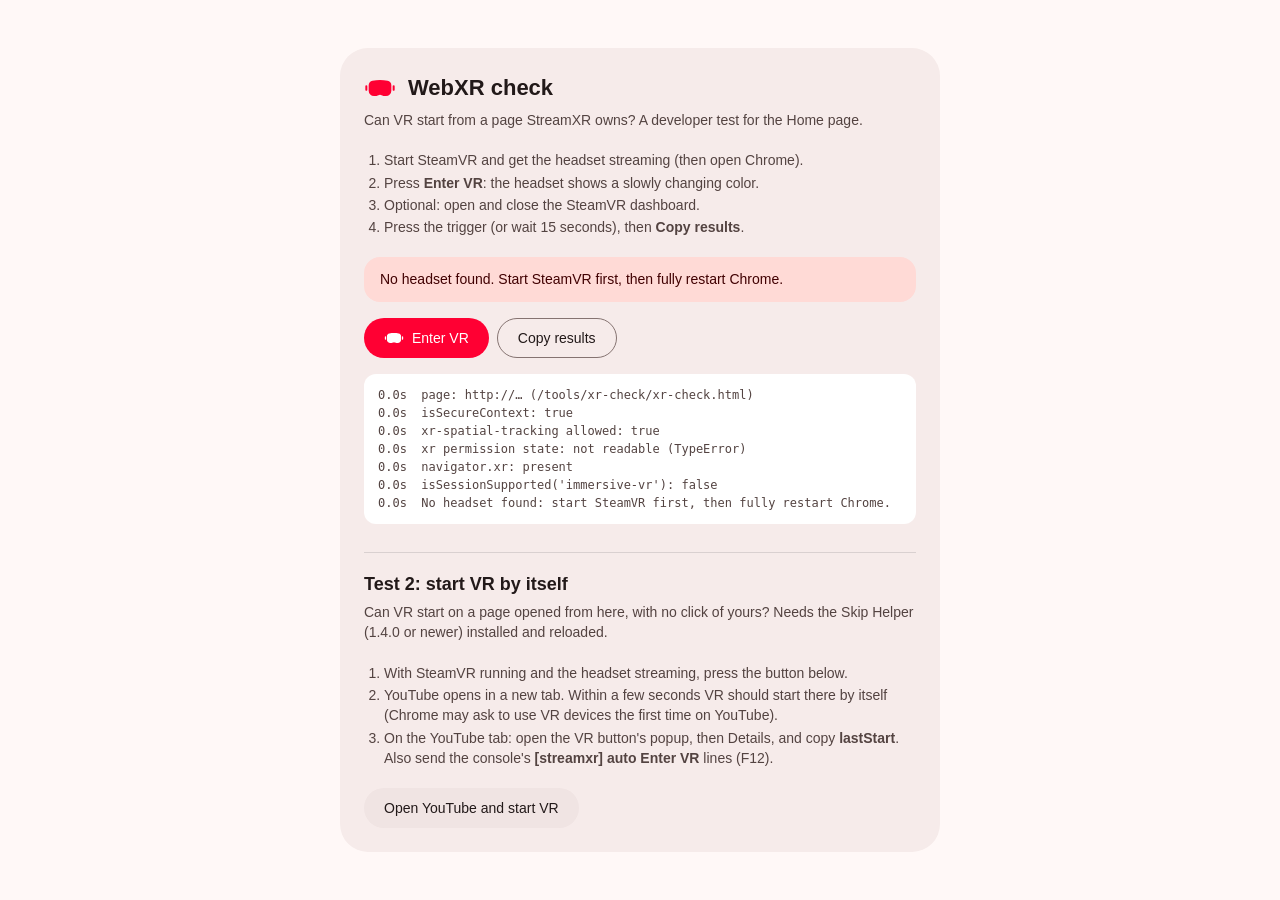
==== tools/xr-check/xr-check.html @ 3f5435c1 "Update documentation to account for home page & Complete Step 1 of the home page" ====
<!doctype html>
<!-- Dev-only test: does WebXR work on a page the extension owns (chrome-extension://…)? The
     first step toward a StreamXR Home page (docs/whats-left.md). Open it at
     chrome-extension://<StreamXR's id>/tools/xr-check/xr-check.html (the id is on StreamXR's
     card in chrome://extensions), press Enter VR, then Copy results. Its words are a
     developer's test, not StreamXR's interface, so they're written here (like
     tools/icons/make-icons.html). The script is a separate file: extension pages can't run
     inline scripts.
     Look: Material 3 Expressive, as the popup (popup.css): the same color roles (dark, YouTube
     red as the brand; light when the system is light), Roboto, a 28 px rounded card, a filled
     pill for the main action that squares a little when pressed, an outlined pill beside it.
     Desktop (Android's desktop design principles): a compact card of fixed width (buttons
     never stretch), hover and pressed state layers, a visible focus ring, the main action
     focused first (Enter starts it), Tab in reading order, short and small motion only. -->
<html lang="en">
<head>
<meta charset="utf-8">
<meta name="viewport" content="width=device-width, initial-scale=1">
<title>StreamXR: WebXR check</title>
<style>
  /* M3 color roles (dark, as the popup's fallbacks), then the light scheme. */
  :root {
    color-scheme: dark;
    --brand: #ff0033; --on-brand: #ffffff;
    --surface: #131313; --surface-container: #1f1f1f; --surface-container-high: #2a2a2a;
    --surface-container-lowest: #0e0e0e;
    --on-surface: #e6e1e1; --on-surface-variant: #c4c4c4; --outline: #8f8f8f;
    --success-container: #0f5223; --on-success-container: #b7f0bf;
    --error-container: #8c1d18; --on-error-container: #f9dedc;
    --state-hover: rgba(255, 255, 255, 0.08); --state-press: rgba(255, 255, 255, 0.12);
  }
  @media (prefers-color-scheme: light) {
    :root {
      color-scheme: light;
      --surface: #fff8f7; --surface-container: #f6ebea; --surface-container-high: #f0e4e3;
      --surface-container-lowest: #ffffff;
      --on-surface: #221919; --on-surface-variant: #534341; --outline: #857371;
      --success-container: #c4efc6; --on-success-container: #0b3a17;
      --error-container: #ffdad6; --on-error-container: #410002;
      --state-hover: rgba(0, 0, 0, 0.06); --state-press: rgba(0, 0, 0, 0.10);
    }
  }
  * { box-sizing: border-box; }
  body {
    margin: 0; min-height: 100vh; padding: 48px 16px;
    background: var(--surface); color: var(--on-surface);
    font: 14px/1.45 Roboto, Arial, sans-serif;
  }
  /* The card: fixed width on desktop, never wider than the window. */
  main {
    width: min(600px, 100%); margin: 0 auto; padding: 24px;
    border-radius: 28px; background: var(--surface-container);
  }
  h1 { display: flex; align-items: center; gap: 12px; margin: 0 0 6px; font: 600 22px/1.3 Roboto, Arial, sans-serif; }
  h1 svg { width: 32px; height: 32px; flex: none; color: var(--brand); }
  .lede { margin: 0 0 20px; color: var(--on-surface-variant); }
  h2 { margin: 28px 0 6px; padding-top: 20px; border-top: 1px solid rgba(127, 127, 127, 0.25); font: 600 18px/1.3 Roboto, Arial, sans-serif; }
  #auto { background: var(--surface-container-high); color: var(--on-surface); }
  /* Steps: a short numbered list. */
  ol { margin: 0 0 20px; padding-left: 20px; color: var(--on-surface-variant); }
  li { margin: 2px 0; }
  /* The outcome in one line: neutral while checking, success / error colors after. */
  .status { margin: 0 0 16px; padding: 12px 16px; border-radius: 16px; background: var(--surface-container-high); font-weight: 500; }
  .status.ok { background: var(--success-container); color: var(--on-success-container); }
  .status.bad { background: var(--error-container); color: var(--on-error-container); }
  /* Actions: pills at their own width (desktop: no full-width buttons). */
  .actions { display: flex; flex-wrap: wrap; gap: 8px; }
  button {
    position: relative; display: inline-flex; align-items: center; gap: 8px;
    height: 40px; padding: 0 20px; border-radius: 20px; border: 0;
    font: 500 14px Roboto, Arial, sans-serif; cursor: pointer;
    transition: border-radius 0.12s ease-out;   /* (short: small elements, short distance) */
  }
  button svg { width: 20px; height: 20px; }
  /* State layers: a translucent overlay on hover / press (M3), the shape squaring on press. */
  button::after { content: ''; position: absolute; inset: 0; border-radius: inherit; background: transparent; pointer-events: none; }
  button:hover::after { background: var(--state-hover); }
  button:active::after { background: var(--state-press); }
  button:active { border-radius: 12px; }
  button:focus-visible { outline: 3px solid var(--brand); outline-offset: 2px; }
  #enter { background: var(--brand); color: var(--on-brand); }
  #copy { background: none; color: var(--on-surface); border: 1px solid var(--outline); }
  button:disabled { background: rgba(127, 127, 127, 0.16); color: rgba(127, 127, 127, 0.75); border-color: transparent; cursor: default; }
  button:disabled::after { background: transparent; }
  button:disabled:active { border-radius: 20px; }
  /* The log: selectable text (copyable by hand too), dense. */
  pre {
    margin: 16px 0 0; padding: 12px 14px; border-radius: 12px; min-height: 64px;
    background: var(--surface-container-lowest); color: var(--on-surface-variant);
    white-space: pre-wrap; word-break: break-word; font: 12px/1.5 ui-monospace, Consolas, monospace;
    cursor: text; user-select: text;
  }
  @media (prefers-reduced-motion: reduce) { button { transition: none; } }
</style>
</head>
<body>
<main>
  <!-- The headset icon: Material Symbols' Head Mounted Device (Apache 2.0, third_party/material-symbols/LICENSE). -->
  <h1><svg viewBox="0 -960 960 960" fill="currentColor" aria-hidden="true"><path d="M300-240q-66 0-113-47t-47-113v-163q0-51 32-89.5t82-47.5q57-11 113-15.5t113-4.5q57 0 113.5 4.5T706-700q50 10 82 48t32 89v163q0 66-47 113t-113 47h-40q-13 0-26-1.5t-25-6.5l-64-22q-12-5-25-5t-25 5l-64 22q-12 5-25 6.5t-26 1.5h-40ZM70-400q-13 0-21.5-8.5T40-430v-100q0-13 8.5-21.5T70-560q13 0 21.5 8.5T100-530v100q0 13-8.5 21.5T70-400Zm820 0q-13 0-21.5-8.5T860-430v-100q0-13 8.5-21.5T890-560q13 0 21.5 8.5T920-530v100q0 13-8.5 21.5T890-400Z"/></svg>WebXR check</h1>
  <p class="lede">Can VR start from a page StreamXR owns? A developer test for the Home page.</p>
  <ol>
    <li>Start SteamVR and get the headset streaming (then open Chrome).</li>
    <li>Press <b>Enter VR</b>: the headset shows a slowly changing color.</li>
    <li>Optional: open and close the SteamVR dashboard.</li>
    <li>Press the trigger (or wait 15 seconds), then <b>Copy results</b>.</li>
  </ol>
  <div class="status" id="status" role="status">Checking…</div>
  <div class="actions">
    <button id="enter" autofocus><svg viewBox="0 -960 960 960" fill="currentColor" aria-hidden="true"><path d="M300-240q-66 0-113-47t-47-113v-163q0-51 32-89.5t82-47.5q57-11 113-15.5t113-4.5q57 0 113.5 4.5T706-700q50 10 82 48t32 89v163q0 66-47 113t-113 47h-40q-13 0-26-1.5t-25-6.5l-64-22q-12-5-25-5t-25 5l-64 22q-12 5-25 6.5t-26 1.5h-40ZM70-400q-13 0-21.5-8.5T40-430v-100q0-13 8.5-21.5T70-560q13 0 21.5 8.5T100-530v100q0 13-8.5 21.5T70-400Zm820 0q-13 0-21.5-8.5T860-430v-100q0-13 8.5-21.5T890-560q13 0 21.5 8.5T920-530v100q0 13-8.5 21.5T890-400Z"/></svg>Enter VR</button>
    <button id="copy">Copy results</button>
  </div>
  <pre id="log" aria-label="Results"></pre>

  <!-- Test 2: VR started on a page opened from here, with no click (the Skip Helper's real click). -->
  <h2>Test 2: start VR by itself</h2>
  <p class="lede">Can VR start on a page opened from here, with no click of yours? Needs the
    Skip Helper (1.4.0 or newer) installed and reloaded.</p>
  <ol>
    <li>With SteamVR running and the headset streaming, press the button below.</li>
    <li>YouTube opens in a new tab. Within a few seconds VR should start there by itself
      (Chrome may ask to use VR devices the first time on YouTube).</li>
    <li>On the YouTube tab: open the VR button's popup, then Details, and copy
      <b>lastStart</b>. Also send the console's <b>[streamxr] auto Enter VR</b> lines (F12).</li>
  </ol>
  <div class="actions">
    <button id="auto">Open YouTube and start VR</button>
  </div>
</main>
<script src="xr-check.js"></script>
</body>
</html>
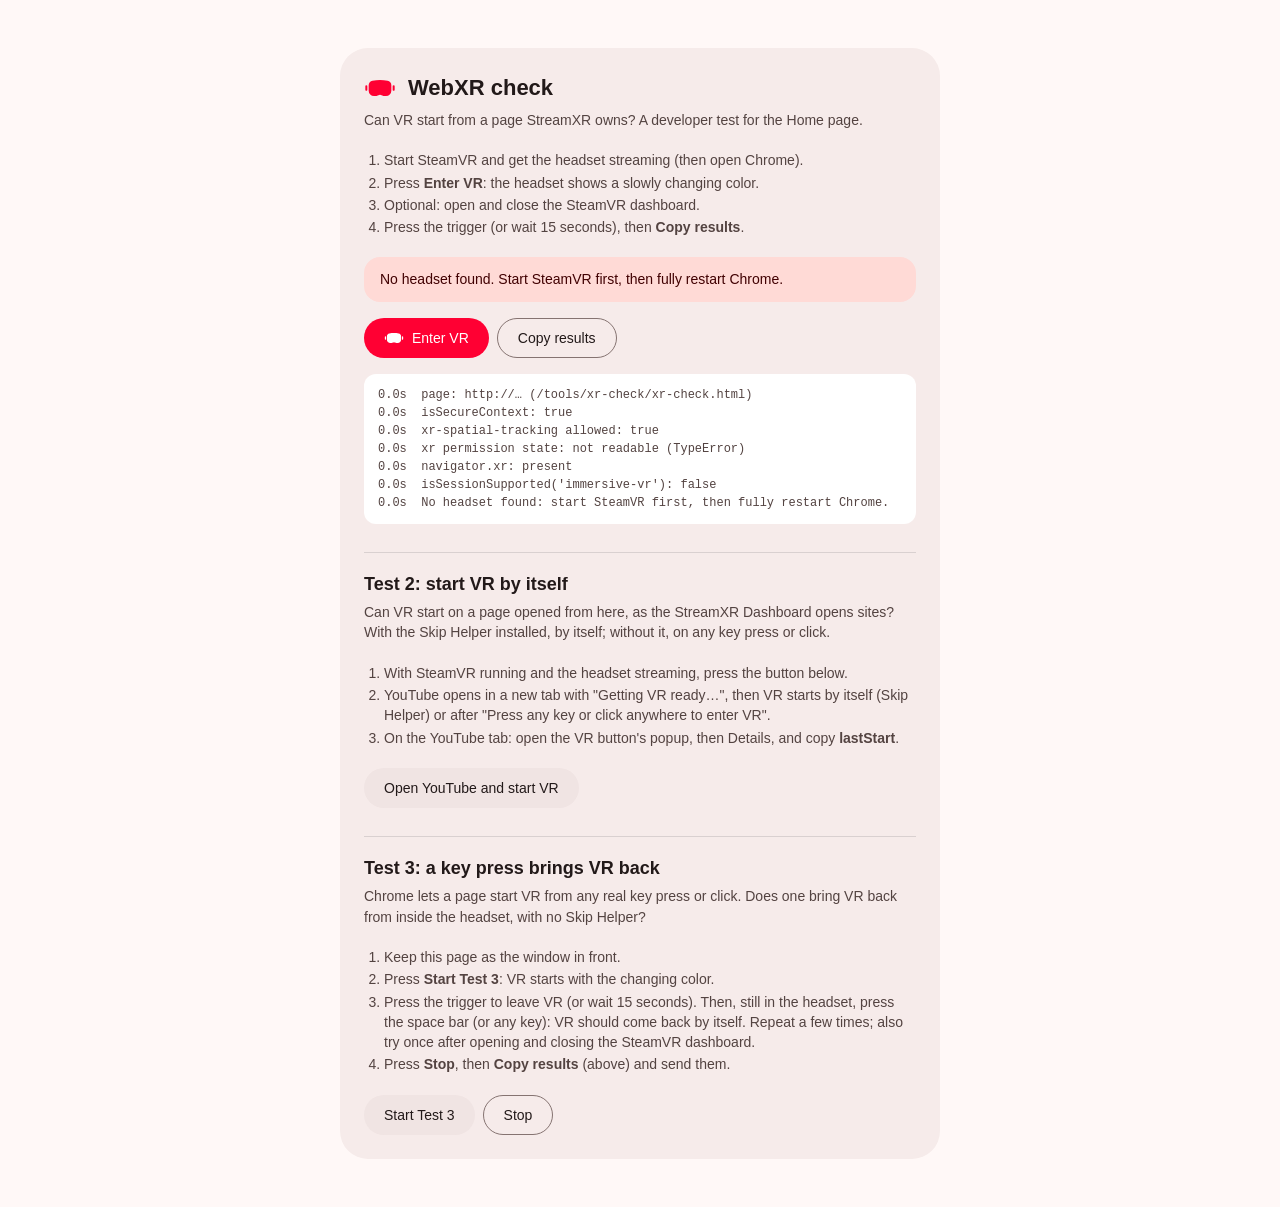
==== commit af902fe2: "Complete Steps 5/6 of home page: Finish home/dashboard page, hide until VR navegation is solved" ====
--- a/tools/xr-check/xr-check.html
+++ b/tools/xr-check/xr-check.html
@@ -55,7 +55,8 @@
   h1 svg { width: 32px; height: 32px; flex: none; color: var(--brand); }
   .lede { margin: 0 0 20px; color: var(--on-surface-variant); }
   h2 { margin: 28px 0 6px; padding-top: 20px; border-top: 1px solid rgba(127, 127, 127, 0.25); font: 600 18px/1.3 Roboto, Arial, sans-serif; }
-  #auto { background: var(--surface-container-high); color: var(--on-surface); }
+  #auto, #t3 { background: var(--surface-container-high); color: var(--on-surface); }
+  #t3stop { background: none; color: var(--on-surface); border: 1px solid var(--outline); }
   /* Steps: a short numbered list. */
   ol { margin: 0 0 20px; padding-left: 20px; color: var(--on-surface-variant); }
   li { margin: 2px 0; }
@@ -113,17 +114,34 @@
 
   <!-- Test 2: VR started on a page opened from here, with no click (the Skip Helper's real click). -->
   <h2>Test 2: start VR by itself</h2>
-  <p class="lede">Can VR start on a page opened from here, with no click of yours? Needs the
-    Skip Helper (1.4.0 or newer) installed and reloaded.</p>
+  <p class="lede">Can VR start on a page opened from here, as the StreamXR Dashboard opens sites? With
+    the Skip Helper installed, by itself; without it, on any key press or click.</p>
   <ol>
     <li>With SteamVR running and the headset streaming, press the button below.</li>
-    <li>YouTube opens in a new tab. Within a few seconds VR should start there by itself
-      (Chrome may ask to use VR devices the first time on YouTube).</li>
-    <li>On the YouTube tab: open the VR button's popup, then Details, and copy
-      <b>lastStart</b>. Also send the console's <b>[streamxr] auto Enter VR</b> lines (F12).</li>
+    <li>YouTube opens in a new tab with "Getting VR ready…", then VR starts by itself (Skip
+      Helper) or after "Press any key or click anywhere to enter VR".</li>
+    <li>On the YouTube tab: open the VR button's popup, then Details, and copy <b>lastStart</b>.</li>
   </ol>
   <div class="actions">
     <button id="auto">Open YouTube and start VR</button>
+  </div>
+
+  <!-- Test 3: a real key press (the keyboard's, or a controller button mapped to a key in
+       Steam Input) starts VR again with no Skip Helper (works: 0.101.27, the space bar). -->
+  <h2>Test 3: a key press brings VR back</h2>
+  <p class="lede">Chrome lets a page start VR from any real key press or click. Does one bring
+    VR back from inside the headset, with no Skip Helper?</p>
+  <ol>
+    <li>Keep this page as the window in front.</li>
+    <li>Press <b>Start Test 3</b>: VR starts with the changing color.</li>
+    <li>Press the trigger to leave VR (or wait 15 seconds). Then, still in the headset, press
+      the space bar (or any key): VR should come back by itself. Repeat a few times; also try
+      once after opening and closing the SteamVR dashboard.</li>
+    <li>Press <b>Stop</b>, then <b>Copy results</b> (above) and send them.</li>
+  </ol>
+  <div class="actions">
+    <button id="t3">Start Test 3</button>
+    <button id="t3stop" disabled>Stop</button>
   </div>
 </main>
 <script src="xr-check.js"></script>
